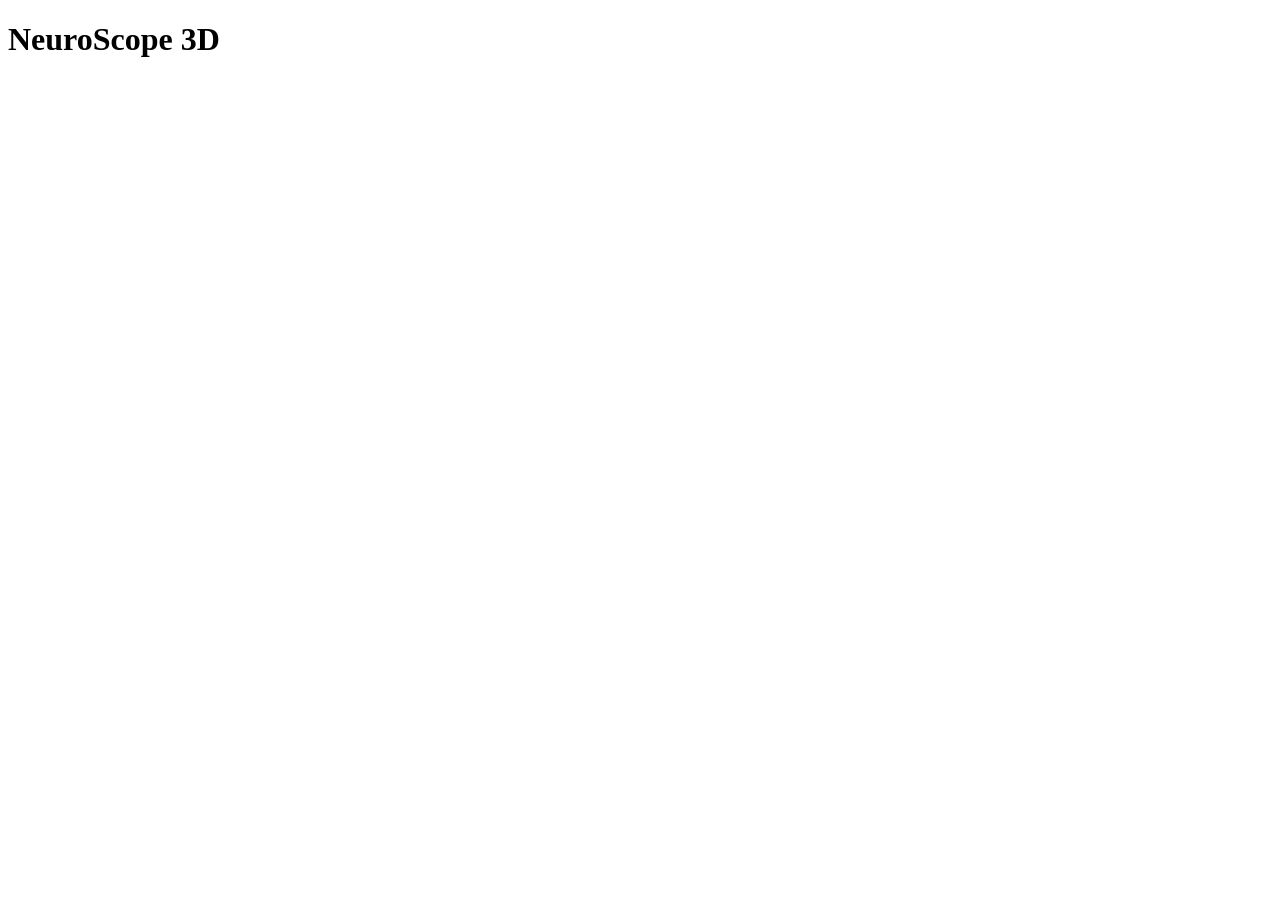
==== frontend/index.html @ 3bf9b07f "feat(frontend): add base HTML shell" ====
<!doctype html>
<html lang="en">
<head>
  <meta charset="utf-8">
  <meta name="viewport" content="width=device-width,initial-scale=1">
  <title>NeuroScope 3D</title>
</head>
<body>
  <h1>NeuroScope 3D</h1>
</body>
</html>
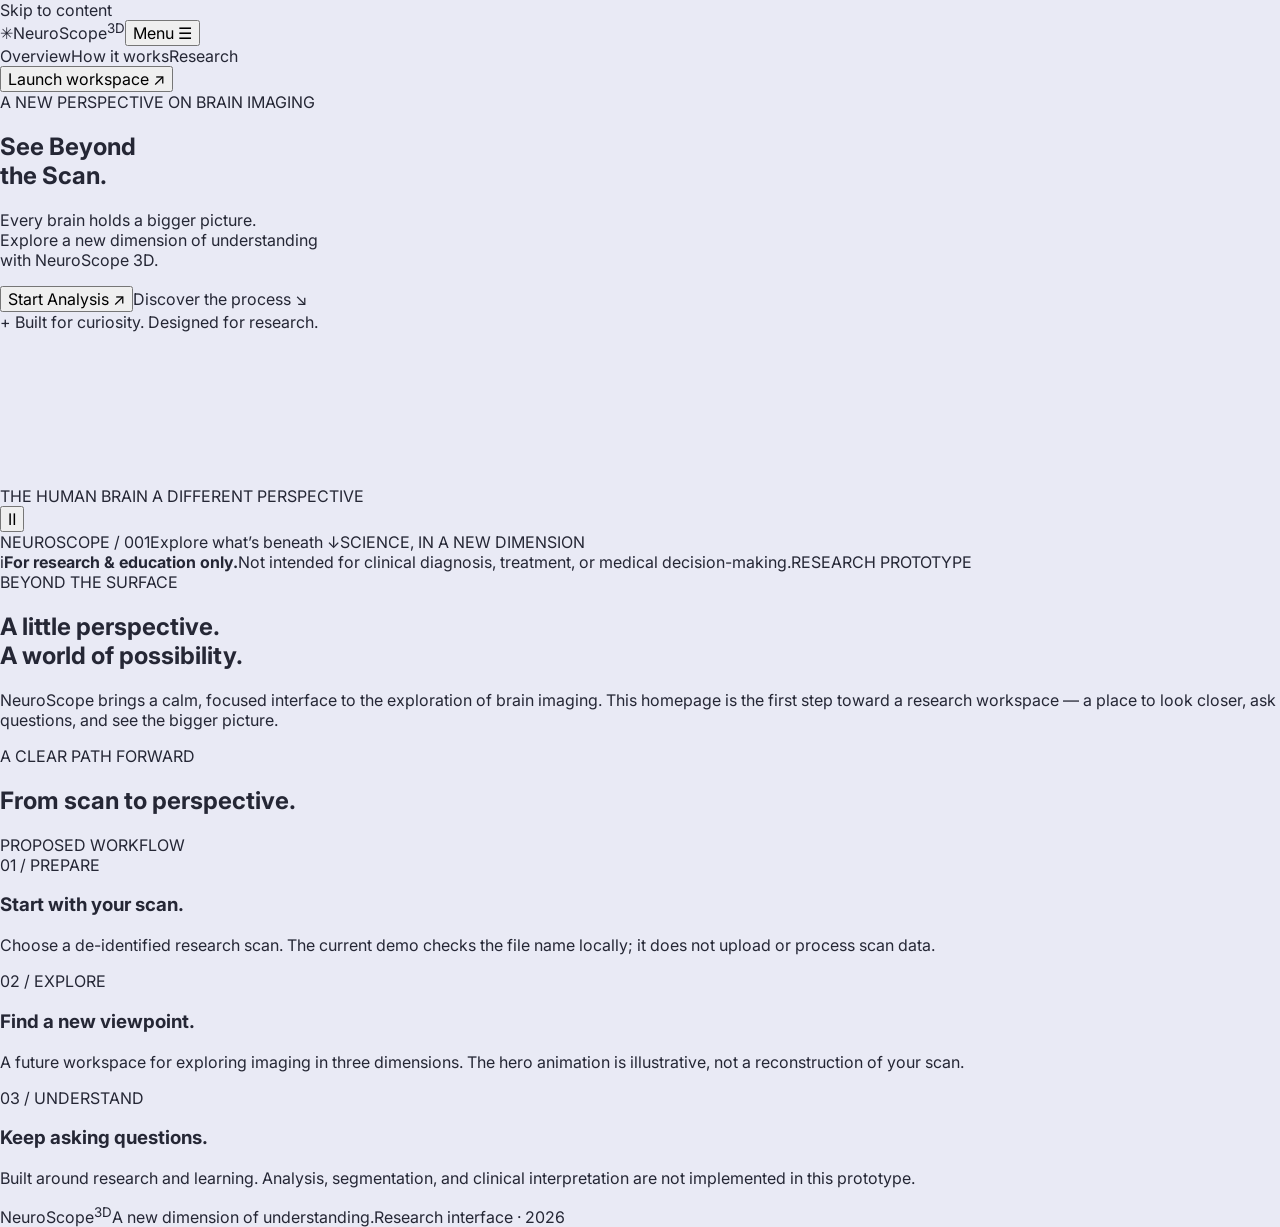
==== commit 057e0cd8: "feat(html): complete page structure — navbar, hero, disclaimer, workflow, footer, dialog" ====
--- a/frontend/index.html
+++ b/frontend/index.html
@@ -1,11 +1,19 @@
 <!doctype html>
 <html lang="en">
-<head>
-  <meta charset="utf-8">
-  <meta name="viewport" content="width=device-width,initial-scale=1">
-  <title>NeuroScope 3D</title>
-</head>
+<head><meta charset="utf-8"><meta name="viewport" content="width=device-width,initial-scale=1"><meta name="theme-color" content="#e9eaf5"><meta name="description" content="NeuroScope 3D — a new perspective on brain imaging. Research interface prototype."><title>NeuroScope 3D — See Beyond the Scan.</title><link rel="stylesheet" href="styles.css"></head>
 <body>
-  <h1>NeuroScope 3D</h1>
-</body>
-</html>
+<a class="skip" href="#main">Skip to content</a>
+<header class="navbar"><a class="brand" href="#" aria-label="NeuroScope 3D home"><span class="brand-icon">✳</span>Neuro<span>Scope</span><sup>3D</sup></a><button class="menu" aria-expanded="false" aria-controls="navigation">Menu <span>☰</span></button><nav id="navigation" aria-label="Main navigation"><a href="#about">Overview</a><a href="#workflow">How it works</a><a href="#research">Research</a></nav><button class="nav-cta" data-start>Launch workspace <span>↗</span></button></header>
+<main id="main">
+<section class="hero" aria-labelledby="hero-title">
+<div class="hero-copy"><div class="eyebrow"><span class="dot"></span> A NEW PERSPECTIVE ON BRAIN IMAGING</div><h1 id="hero-title">See Beyond<br>the Scan<span class="period">.</span></h1><p>Every brain holds a bigger picture.<br>Explore a new dimension of understanding<br class="desktop"> with NeuroScope 3D.</p><div class="actions"><button class="primary" data-start>Start Analysis <span>↗</span></button><a class="text-link" href="#workflow">Discover the process <span>↘</span></a></div><div class="hero-note"><span class="mini-cross">+</span> Built for curiosity. Designed for research.</div></div>
+<div class="brain-stage"><div class="halo"></div><video id="brain" autoplay muted loop playsinline preload="auto" aria-label="Animated translucent anatomical brain visualization"><source src="assets/brain-cropped.mp4" type="video/mp4"></video><div class="visual-label"><span class="dot"></span> THE HUMAN BRAIN <span class="label-muted">A DIFFERENT PERSPECTIVE</span></div><button id="motion" class="motion" aria-label="Pause brain animation">Ⅱ</button><p id="video-error" hidden>Brain visualization unavailable.</p></div>
+<div class="hero-bottom"><span>NEUROSCOPE / 001</span><a href="#about">Explore what’s beneath <span>↓</span></a><span>SCIENCE, IN A NEW DIMENSION</span></div>
+</section>
+<aside class="disclaimer" id="research"><span class="info">i</span><strong>For research & education only.</strong><span>Not intended for clinical diagnosis, treatment, or medical decision-making.</span><span class="research-tag">RESEARCH PROTOTYPE</span></aside>
+<section class="about section" id="about"><div><div class="eyebrow">BEYOND THE SURFACE</div><h2>A little perspective.<br>A world of possibility.</h2></div><p>NeuroScope brings a calm, focused interface to the exploration of brain imaging. This homepage is the first step toward a research workspace — a place to look closer, ask questions, and see the bigger picture.</p></section>
+<section class="section workflow" id="workflow"><div class="section-heading"><div><div class="eyebrow">A CLEAR PATH FORWARD</div><h2>From scan to perspective.</h2></div><span class="prototype-label">PROPOSED WORKFLOW</span></div><div class="steps"><article><span>01 / PREPARE</span><h3>Start with your scan.</h3><p>Choose a de-identified research scan. The current demo checks the file name locally; it does not upload or process scan data.</p></article><article><span>02 / EXPLORE</span><h3>Find a new viewpoint.</h3><p>A future workspace for exploring imaging in three dimensions. The hero animation is illustrative, not a reconstruction of your scan.</p></article><article><span>03 / UNDERSTAND</span><h3>Keep asking questions.</h3><p>Built around research and learning. Analysis, segmentation, and clinical interpretation are not implemented in this prototype.</p></article></div></section>
+</main><footer><a class="brand" href="#">Neuro<span>Scope</span><sup>3D</sup></a><span>A new dimension of understanding.</span><span>Research interface · 2026</span></footer>
+<dialog id="workspace" aria-labelledby="dialog-title"><button class="close" aria-label="Close workspace">×</button><div class="eyebrow">RESEARCH WORKSPACE / PREVIEW</div><h2 id="dialog-title">Begin with a new perspective.</h2><p>This is an interface demo. Files stay on your device. No scan analysis or medical results are generated.</p><label class="file-zone" for="scan"><span class="upload-icon">↑</span><strong>Choose a research scan</strong><span>NIfTI (.nii, .nii.gz) or DICOM (.dcm)</span><input id="scan" type="file" accept=".nii,.gz,.dcm"></label><p id="file-status" role="status">Use de-identified research data only.</p><button class="primary done">Back to exploring <span>↗</span></button></dialog>
+<script src="app.js"></script></body></html>
+
--- a/frontend/styles.css
+++ b/frontend/styles.css
@@ -0,0 +1,19 @@
+@import url('https://fonts.googleapis.com/css2?family=Inter:wght@400;450;500;550;600;650;700&display=swap');
+
+:root {
+  font-family: Inter, Arial, sans-serif;
+  color: #252735;
+  background: #e9eaf5;
+  font-synthesis: none;
+  --ink: #252735;
+  --muted: #6e7084;
+  --purple: #7770af;
+}
+
+* { box-sizing: border-box; }
+html { scroll-behavior: smooth; scroll-padding-top: 110px; }
+body { margin: 0; }
+button, a, input { -webkit-tap-highlight-color: transparent; }
+button, a { touch-action: manipulation; }
+a { color: inherit; text-decoration: none; }
+button { font: inherit; cursor: pointer; }
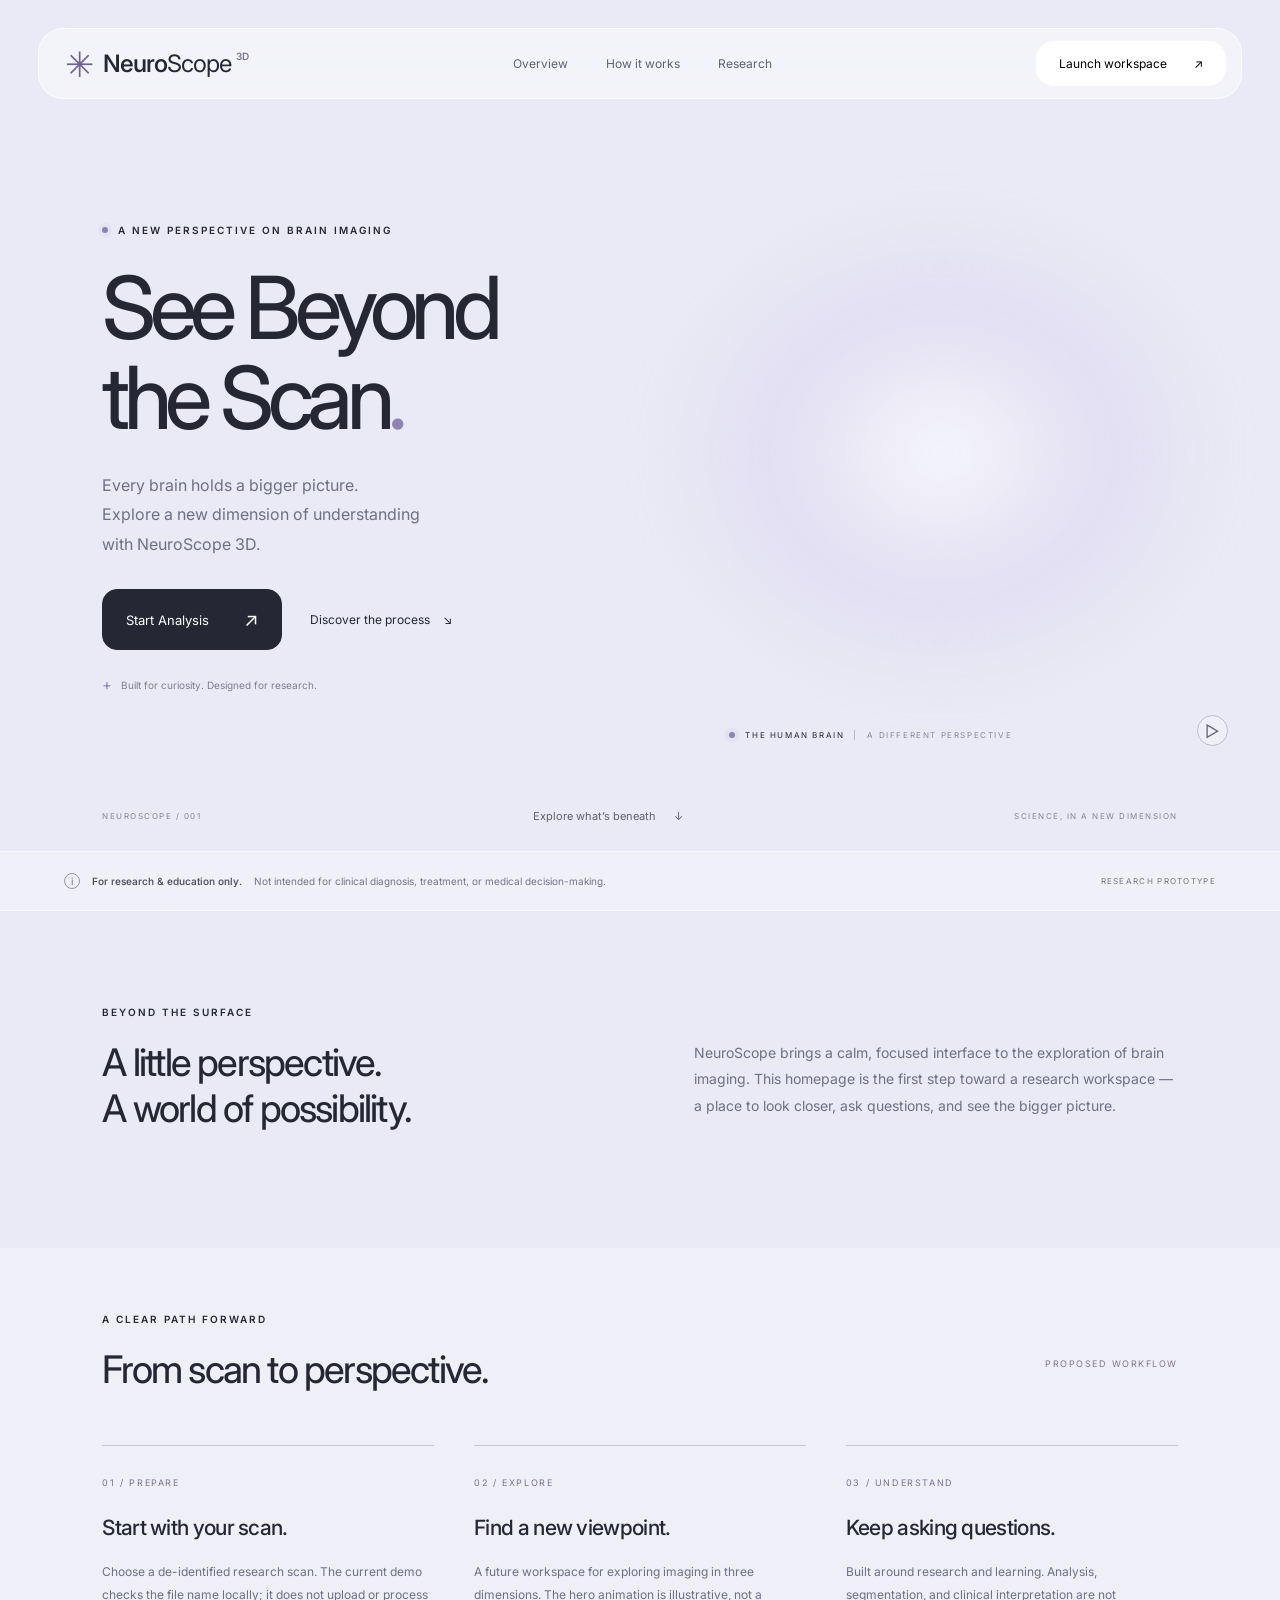
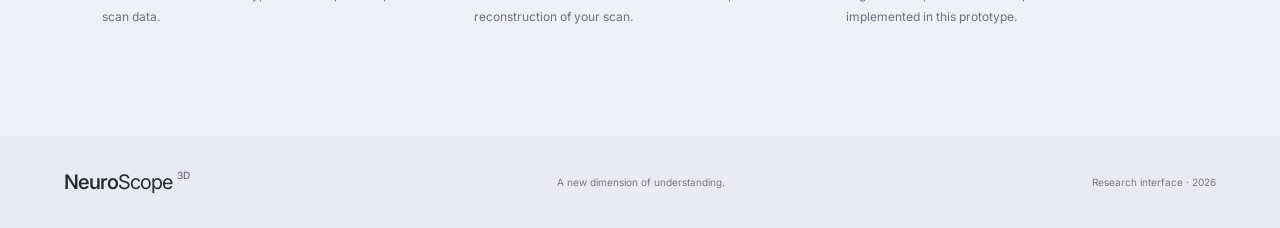
==== commit 8f98e91e: "seo: add Open Graph, Twitter card, and robots meta tags" ====
--- a/frontend/index.html
+++ b/frontend/index.html
@@ -1,6 +1,11 @@
 <!doctype html>
 <html lang="en">
-<head><meta charset="utf-8"><meta name="viewport" content="width=device-width,initial-scale=1"><meta name="theme-color" content="#e9eaf5"><meta name="description" content="NeuroScope 3D — a new perspective on brain imaging. Research interface prototype."><title>NeuroScope 3D — See Beyond the Scan.</title><link rel="stylesheet" href="styles.css"></head>
+<head><meta charset="utf-8"><meta name="viewport" content="width=device-width,initial-scale=1"><meta name="theme-color" content="#e9eaf5"><meta name="description" content="NeuroScope 3D — a new perspective on brain imaging. Research interface prototype."><title>NeuroScope 3D — See Beyond the Scan.</title><meta name="robots" content="index, follow">
+<meta property="og:title" content="NeuroScope 3D � See Beyond the Scan.">
+<meta property="og:description" content="A research-grade brain imaging interface. Explore a new dimension of understanding.">
+<meta property="og:type" content="website">
+<meta name="twitter:card" content="summary_large_image">
+<link rel="stylesheet" href="styles.css"></head>
 <body>
 <a class="skip" href="#main">Skip to content</a>
 <header class="navbar"><a class="brand" href="#" aria-label="NeuroScope 3D home"><span class="brand-icon">✳</span>Neuro<span>Scope</span><sup>3D</sup></a><button class="menu" aria-expanded="false" aria-controls="navigation">Menu <span>☰</span></button><nav id="navigation" aria-label="Main navigation"><a href="#about">Overview</a><a href="#workflow">How it works</a><a href="#research">Research</a></nav><button class="nav-cta" data-start>Launch workspace <span>↗</span></button></header>
@@ -17,3 +22,4 @@
 <dialog id="workspace" aria-labelledby="dialog-title"><button class="close" aria-label="Close workspace">×</button><div class="eyebrow">RESEARCH WORKSPACE / PREVIEW</div><h2 id="dialog-title">Begin with a new perspective.</h2><p>This is an interface demo. Files stay on your device. No scan analysis or medical results are generated.</p><label class="file-zone" for="scan"><span class="upload-icon">↑</span><strong>Choose a research scan</strong><span>NIfTI (.nii, .nii.gz) or DICOM (.dcm)</span><input id="scan" type="file" accept=".nii,.gz,.dcm"></label><p id="file-status" role="status">Use de-identified research data only.</p><button class="primary done">Back to exploring <span>↗</span></button></dialog>
 <script src="app.js"></script></body></html>
 
+
--- a/frontend/styles.css
+++ b/frontend/styles.css
@@ -1,19 +1,5 @@
 @import url('https://fonts.googleapis.com/css2?family=Inter:wght@400;450;500;550;600;650;700&display=swap');
-
-:root {
-  font-family: Inter, Arial, sans-serif;
-  color: #252735;
-  background: #e9eaf5;
-  font-synthesis: none;
-  --ink: #252735;
-  --muted: #6e7084;
-  --purple: #7770af;
-}
-
-* { box-sizing: border-box; }
-html { scroll-behavior: smooth; scroll-padding-top: 110px; }
-body { margin: 0; }
-button, a, input { -webkit-tap-highlight-color: transparent; }
-button, a { touch-action: manipulation; }
-a { color: inherit; text-decoration: none; }
-button { font: inherit; cursor: pointer; }
+:root{font-family:Inter,Arial,sans-serif;color:#252735;background:#e9eaf5;font-synthesis:none;--ink:#252735;--muted:#6e7084;--purple:#7770af}*{box-sizing:border-box}html{scroll-behavior:smooth;scroll-padding-top:110px}body{margin:0}button,a,input{-webkit-tap-highlight-color:transparent}button,a{touch-action:manipulation}a{color:inherit;text-decoration:none}button{font:inherit;cursor:pointer}button:focus-visible,a:focus-visible,input:focus-visible{outline:3px solid #7465ba;outline-offset:5px}.navbar{position:relative;z-index:3;margin:28px 3%;padding:12px 15px 12px 26px;border:1px solid #ffffffb3;border-radius:25px;display:flex;align-items:center;gap:25px;background:#ffffff70;backdrop-filter:blur(20px)}.brand{display:flex;align-items:center;font-size:24px;font-weight:550;letter-spacing:-1px;white-space:nowrap}.brand>span:not(.brand-icon){font-weight:400}.brand sup{font-size:10px;letter-spacing:0;margin:-15px 0 0 5px;color:#77708e}.brand-icon{font-size:35px;margin-right:10px;font-weight:400;color:#70658f}.navbar nav{display:flex;gap:38px;margin:auto;font-size:12px;color:#606172}.navbar nav a:hover,.text-link:hover{color:#6c55b0}.nav-cta{background:#fff;border:0;padding:15px 23px;border-radius:18px;font-size:12px}.nav-cta span{margin-left:24px}.menu{display:none}.hero{min-height:650px;height:calc(100svh - 176px);max-height:950px;position:relative;display:flex;align-items:center;padding:0 8%;isolation:isolate;overflow:hidden}.hero-copy{width:53%;position:relative;z-index:2;padding-bottom:60px;pointer-events:none}.hero-copy a,.hero-copy button{pointer-events:auto}.eyebrow{font-size:10px;font-weight:600;letter-spacing:2px;display:flex;align-items:center;gap:10px}.dot{width:6px;height:6px;display:inline-block;flex-shrink:0;background:#8b82b4;border-radius:50%;box-shadow:0 0 0 4px #9386bd12}h1{font-weight:450;font-size:clamp(60px,6.8vw,112px);letter-spacing:-.075em;line-height:1.04;margin:27px 0}.period{color:#8f83b3}.hero-copy>p{font-size:16px;line-height:1.85;color:var(--muted);margin:0 0 30px}.actions{display:flex;align-items:center;gap:28px}.primary{display:inline-flex;justify-content:space-between;align-items:center;gap:35px;background:var(--ink);color:#fff;border:1px solid var(--ink);border-radius:15px;padding:18px 23px;font-size:13px;transition:transform .2s,background .2s}.primary:hover{background:#49415d;transform:translateY(-2px)}.primary span{font-size:19px}.text-link{font-size:12px}.text-link span{margin-left:10px}.hero-note{display:flex;gap:9px;align-items:center;margin-top:25px;font-size:10px;color:#7e7d91}.mini-cross{color:#8e83b1;font-size:15px}.brain-stage{position:absolute;right:-3%;top:0;width:59%;height:90%;display:grid;place-items:center;z-index:0}.halo{position:absolute;width:75%;height:75%;border-radius:50%;background:radial-gradient(ellipse,#fff9 0,#d7ccef66 42%,transparent 70%);filter:blur(25px)}video{position:relative;width:100%;height:100%;object-fit:contain;mix-blend-mode:multiply;mask-image:radial-gradient(ellipse,black 45%,#000e 62%,transparent 76%)}.visual-label{position:absolute;bottom:6%;left:22%;display:flex;align-items:center;gap:10px;font-size:8px;letter-spacing:1.6px}.label-muted{color:#8a879d;border-left:1px solid #bcb8cd;padding-left:12px}.motion{position:absolute;right:12%;bottom:5%;border:1px solid #bdb9cf;border-radius:50%;width:31px;height:31px;background:#ffffff45;color:#656175}.hero-bottom{position:absolute;bottom:28px;left:8%;right:8%;display:flex;align-items:center;justify-content:space-between;font-size:8px;letter-spacing:1.5px;color:#858397}.hero-bottom a{letter-spacing:0;font-size:11px;color:#626071}.hero-bottom a span{margin-left:15px}.disclaimer{display:flex;justify-content:center;align-items:center;gap:12px;background:#ffffff48;border-top:1px solid #fff9;border-bottom:1px solid #ffffff70;padding:21px 5%;font-size:10px;color:#777486}.disclaimer strong{font-weight:550;color:#504d62}.info{border:1px solid #9a95ac;width:16px;height:16px;border-radius:50%;display:grid;place-items:center;font-size:10px}.research-tag{font-size:8px;letter-spacing:1.3px;margin-left:auto}.section{padding:95px 8%;scroll-margin-top:15px}.about{display:grid;grid-template-columns:1fr 1fr;gap:10%;align-items:center}.section h2{font-size:38px;font-weight:450;line-height:1.2;letter-spacing:-1.8px;margin:22px 0}.section p{font-size:14px;line-height:1.9;color:var(--muted);max-width:490px}.workflow{background:#ffffff38;padding-top:65px}.section-heading{display:flex;align-items:center;justify-content:space-between}.prototype-label{font-size:9px;letter-spacing:1.5px;color:#81768e}.steps{display:grid;grid-template-columns:repeat(3,1fr);gap:40px;margin-top:30px}.steps article{border-top:1px solid #c9c6d7;padding-top:24px}.steps article>span{font-size:9px;letter-spacing:1.6px;color:#7b718f}.steps h3{font-weight:500;font-size:21px;letter-spacing:-.7px;margin-top:25px}.steps p{font-size:12px}footer{padding:34px 5%;display:flex;align-items:center;justify-content:space-between;color:#7b768b;font-size:10px}footer .brand{font-size:20px;color:var(--ink)}dialog{width:min(520px,90vw);padding:42px;border:1px solid white;border-radius:25px;background:#f0eff7;color:var(--ink);box-shadow:0 30px 120px #28203840}dialog::backdrop{background:#29233760;backdrop-filter:blur(8px)}dialog h2{font-size:34px;font-weight:450;letter-spacing:-1.5px}dialog p{font-size:13px;line-height:1.7;color:var(--muted)}.close{position:absolute;right:16px;top:12px;background:none;border:0;font-size:26px;color:var(--muted)}.file-zone{border:1px dashed #a8a0bc;border-radius:15px;padding:24px 15px;display:flex;align-items:center;flex-direction:column;gap:10px;font-size:12px;cursor:pointer;background:#ffffff50}.file-zone>span{font-size:10px;color:var(--muted)}.file-zone .upload-icon{font-size:28px}.file-zone input{max-width:100%;font-size:11px;margin-top:12px}.done{margin-top:12px}.skip{position:absolute;top:-100px;left:20px;z-index:10;background:white;padding:15px}.skip:focus{top:15px}
+@media(min-width:1600px){.hero-copy{max-width:750px}}@media(max-width:1000px){.navbar nav{gap:20px}.hero{padding:0 6%;min-height:610px}.hero-copy{width:60%}h1{font-size:72px}.brain-stage{right:-15%;width:70%;opacity:.85}.actions{gap:16px}.research-tag{display:none}.hero-bottom{left:6%;right:6%}.visual-label{left:30%}.label-muted{display:none}}
+@media(max-width:700px){.navbar{margin:16px 5%;padding:10px 17px;border-radius:20px;flex-wrap:wrap;gap:0}.brand{font-size:21px}.brand-icon{font-size:28px}.nav-cta{display:none}.menu{display:flex;gap:14px;margin-left:auto;background:none;border:0;font-size:12px;padding:10px 0}.navbar nav{display:none;width:100%;padding:23px 0 10px;justify-content:space-between}.navbar nav.open{display:flex}.hero{height:auto;min-height:870px;padding:35px 7% 380px;align-items:flex-start}.hero-copy{width:100%;padding:0}.eyebrow{font-size:8px;letter-spacing:1.5px}h1{font-size:clamp(56px,12vw,82px);margin:24px 0}.hero-copy>p{font-size:14px;line-height:1.8}.primary{padding:15px 20px;font-size:12px}.text-link{font-size:11px}.hero-note{font-size:9px;margin-top:19px}.brain-stage{top:auto;bottom:65px;right:-5%;width:110%;height:365px;opacity:1}.visual-label{bottom:0;left:26%}.motion{bottom:-5px;right:15%}.hero-bottom{bottom:20px}.hero-bottom>span:last-child{display:none}.hero-bottom>span{font-size:7px}.disclaimer{padding:19px 7%;flex-wrap:wrap;justify-content:flex-start;gap:8px;font-size:9px}.disclaimer>span:not(.info):not(.research-tag){width:100%;padding-left:24px;line-height:1.7}.section{padding:60px 7%}.about{grid-template-columns:1fr;gap:5px}.section h2{font-size:32px}.section-heading{display:block}.steps{grid-template-columns:1fr;gap:20px}.steps h3{margin:17px 0 8px}.steps p{margin-bottom:5px}footer{padding:30px 7%;flex-wrap:wrap;gap:22px}footer>span:last-child{width:100%}dialog{padding:35px 25px}dialog h2{font-size:30px}}
+@media(prefers-reduced-motion:reduce){html{scroll-behavior:auto}*{transition:none!important}}
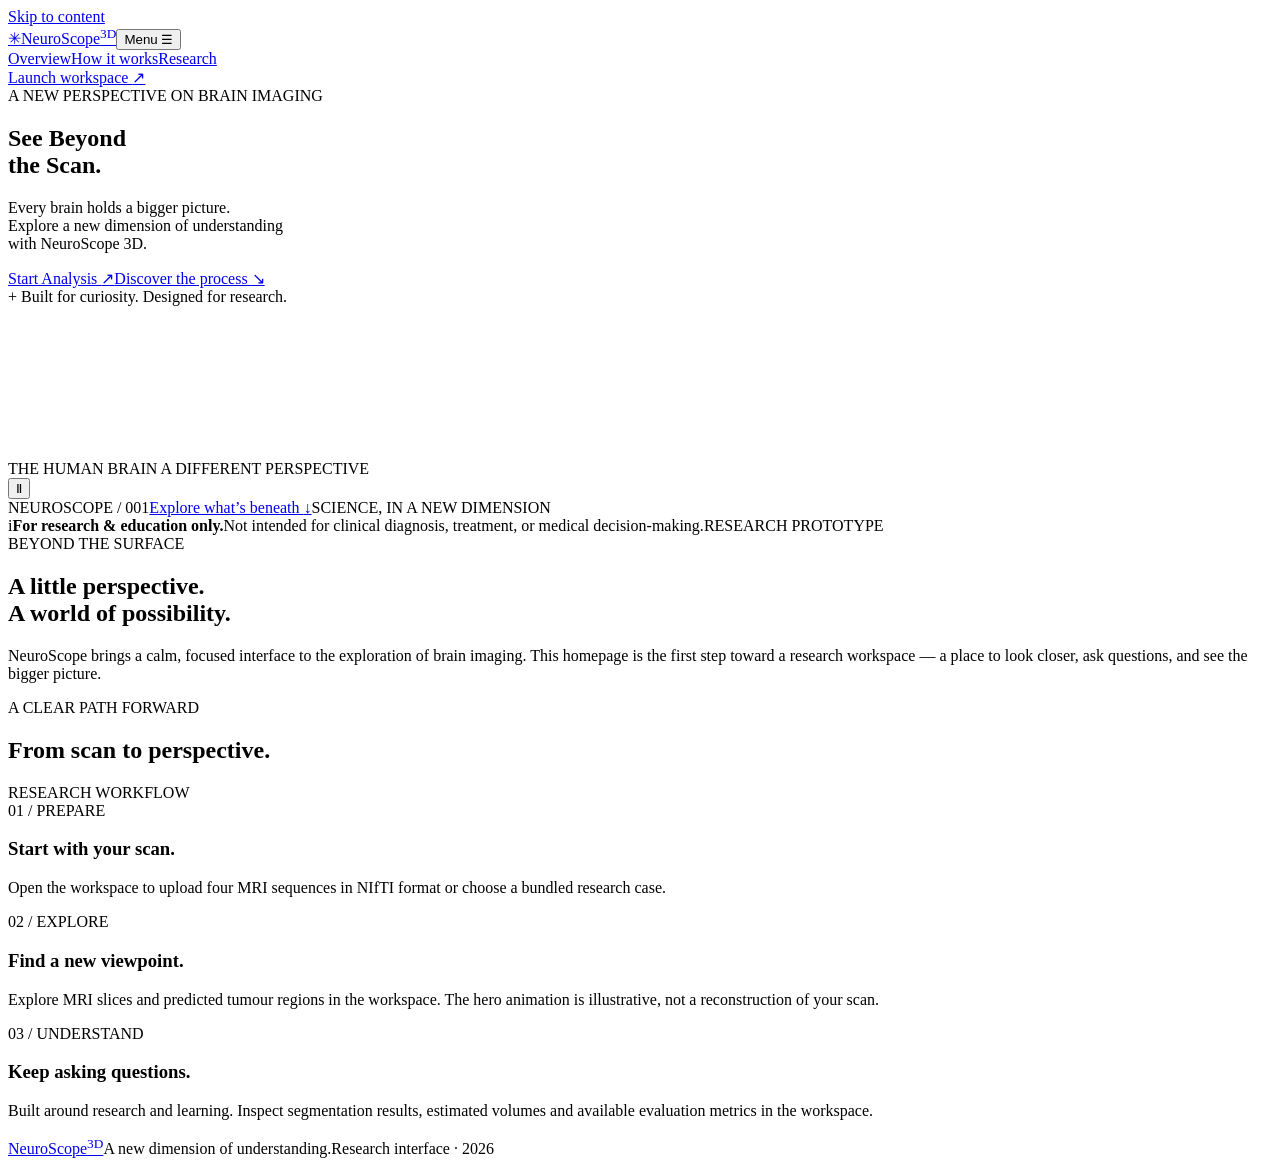
==== commit 2b78deb5: "fix(ui): restore original frontend homepage and connect workspace" ====
--- a/frontend/index.html
+++ b/frontend/index.html
@@ -1,25 +1,24 @@
 <!doctype html>
 <html lang="en">
 <head><meta charset="utf-8"><meta name="viewport" content="width=device-width,initial-scale=1"><meta name="theme-color" content="#e9eaf5"><meta name="description" content="NeuroScope 3D — a new perspective on brain imaging. Research interface prototype."><title>NeuroScope 3D — See Beyond the Scan.</title><meta name="robots" content="index, follow">
-<meta property="og:title" content="NeuroScope 3D � See Beyond the Scan.">
+<meta property="og:title" content="NeuroScope 3D — See Beyond the Scan.">
 <meta property="og:description" content="A research-grade brain imaging interface. Explore a new dimension of understanding.">
 <meta property="og:type" content="website">
 <meta name="twitter:card" content="summary_large_image">
-<link rel="stylesheet" href="styles.css"></head>
+<link rel="stylesheet" href="/landing-static/styles.css"></head>
 <body>
 <a class="skip" href="#main">Skip to content</a>
-<header class="navbar"><a class="brand" href="#" aria-label="NeuroScope 3D home"><span class="brand-icon">✳</span>Neuro<span>Scope</span><sup>3D</sup></a><button class="menu" aria-expanded="false" aria-controls="navigation">Menu <span>☰</span></button><nav id="navigation" aria-label="Main navigation"><a href="#about">Overview</a><a href="#workflow">How it works</a><a href="#research">Research</a></nav><button class="nav-cta" data-start>Launch workspace <span>↗</span></button></header>
+<header class="navbar"><a class="brand" href="#" aria-label="NeuroScope 3D home"><span class="brand-icon">✳</span>Neuro<span>Scope</span><sup>3D</sup></a><button class="menu" aria-expanded="false" aria-controls="navigation">Menu <span>☰</span></button><nav id="navigation" aria-label="Main navigation"><a href="#about">Overview</a><a href="#workflow">How it works</a><a href="#research">Research</a></nav><a class="nav-cta" href="/workspace">Launch workspace <span>↗</span></a></header>
 <main id="main">
 <section class="hero" aria-labelledby="hero-title">
-<div class="hero-copy"><div class="eyebrow"><span class="dot"></span> A NEW PERSPECTIVE ON BRAIN IMAGING</div><h1 id="hero-title">See Beyond<br>the Scan<span class="period">.</span></h1><p>Every brain holds a bigger picture.<br>Explore a new dimension of understanding<br class="desktop"> with NeuroScope 3D.</p><div class="actions"><button class="primary" data-start>Start Analysis <span>↗</span></button><a class="text-link" href="#workflow">Discover the process <span>↘</span></a></div><div class="hero-note"><span class="mini-cross">+</span> Built for curiosity. Designed for research.</div></div>
-<div class="brain-stage"><div class="halo"></div><video id="brain" autoplay muted loop playsinline preload="auto" aria-label="Animated translucent anatomical brain visualization"><source src="assets/brain-cropped.mp4" type="video/mp4"></video><div class="visual-label"><span class="dot"></span> THE HUMAN BRAIN <span class="label-muted">A DIFFERENT PERSPECTIVE</span></div><button id="motion" class="motion" aria-label="Pause brain animation">Ⅱ</button><p id="video-error" hidden>Brain visualization unavailable.</p></div>
+<div class="hero-copy"><div class="eyebrow"><span class="dot"></span> A NEW PERSPECTIVE ON BRAIN IMAGING</div><h1 id="hero-title">See Beyond<br>the Scan<span class="period">.</span></h1><p>Every brain holds a bigger picture.<br>Explore a new dimension of understanding<br class="desktop"> with NeuroScope 3D.</p><div class="actions"><a class="primary" href="/workspace">Start Analysis <span>↗</span></a><a class="text-link" href="#workflow">Discover the process <span>↘</span></a></div><div class="hero-note"><span class="mini-cross">+</span> Built for curiosity. Designed for research.</div></div>
+<div class="brain-stage"><div class="halo"></div><video id="brain" autoplay muted loop playsinline preload="auto" aria-label="Animated translucent anatomical brain visualization"><source src="/landing-static/assets/brain-cropped.mp4" type="video/mp4"></video><div class="visual-label"><span class="dot"></span> THE HUMAN BRAIN <span class="label-muted">A DIFFERENT PERSPECTIVE</span></div><button id="motion" class="motion" aria-label="Pause brain animation">Ⅱ</button><p id="video-error" hidden>Brain visualization unavailable.</p></div>
 <div class="hero-bottom"><span>NEUROSCOPE / 001</span><a href="#about">Explore what’s beneath <span>↓</span></a><span>SCIENCE, IN A NEW DIMENSION</span></div>
 </section>
 <aside class="disclaimer" id="research"><span class="info">i</span><strong>For research & education only.</strong><span>Not intended for clinical diagnosis, treatment, or medical decision-making.</span><span class="research-tag">RESEARCH PROTOTYPE</span></aside>
 <section class="about section" id="about"><div><div class="eyebrow">BEYOND THE SURFACE</div><h2>A little perspective.<br>A world of possibility.</h2></div><p>NeuroScope brings a calm, focused interface to the exploration of brain imaging. This homepage is the first step toward a research workspace — a place to look closer, ask questions, and see the bigger picture.</p></section>
-<section class="section workflow" id="workflow"><div class="section-heading"><div><div class="eyebrow">A CLEAR PATH FORWARD</div><h2>From scan to perspective.</h2></div><span class="prototype-label">PROPOSED WORKFLOW</span></div><div class="steps"><article><span>01 / PREPARE</span><h3>Start with your scan.</h3><p>Choose a de-identified research scan. The current demo checks the file name locally; it does not upload or process scan data.</p></article><article><span>02 / EXPLORE</span><h3>Find a new viewpoint.</h3><p>A future workspace for exploring imaging in three dimensions. The hero animation is illustrative, not a reconstruction of your scan.</p></article><article><span>03 / UNDERSTAND</span><h3>Keep asking questions.</h3><p>Built around research and learning. Analysis, segmentation, and clinical interpretation are not implemented in this prototype.</p></article></div></section>
+<section class="section workflow" id="workflow"><div class="section-heading"><div><div class="eyebrow">A CLEAR PATH FORWARD</div><h2>From scan to perspective.</h2></div><span class="prototype-label">RESEARCH WORKFLOW</span></div><div class="steps"><article><span>01 / PREPARE</span><h3>Start with your scan.</h3><p>Open the workspace to upload four MRI sequences in NIfTI format or choose a bundled research case.</p></article><article><span>02 / EXPLORE</span><h3>Find a new viewpoint.</h3><p>Explore MRI slices and predicted tumour regions in the workspace. The hero animation is illustrative, not a reconstruction of your scan.</p></article><article><span>03 / UNDERSTAND</span><h3>Keep asking questions.</h3><p>Built around research and learning. Inspect segmentation results, estimated volumes and available evaluation metrics in the workspace.</p></article></div></section>
 </main><footer><a class="brand" href="#">Neuro<span>Scope</span><sup>3D</sup></a><span>A new dimension of understanding.</span><span>Research interface · 2026</span></footer>
-<dialog id="workspace" aria-labelledby="dialog-title"><button class="close" aria-label="Close workspace">×</button><div class="eyebrow">RESEARCH WORKSPACE / PREVIEW</div><h2 id="dialog-title">Begin with a new perspective.</h2><p>This is an interface demo. Files stay on your device. No scan analysis or medical results are generated.</p><label class="file-zone" for="scan"><span class="upload-icon">↑</span><strong>Choose a research scan</strong><span>NIfTI (.nii, .nii.gz) or DICOM (.dcm)</span><input id="scan" type="file" accept=".nii,.gz,.dcm"></label><p id="file-status" role="status">Use de-identified research data only.</p><button class="primary done">Back to exploring <span>↗</span></button></dialog>
-<script src="app.js"></script></body></html>
+<script src="/landing-static/app.js"></script></body></html>
 
 
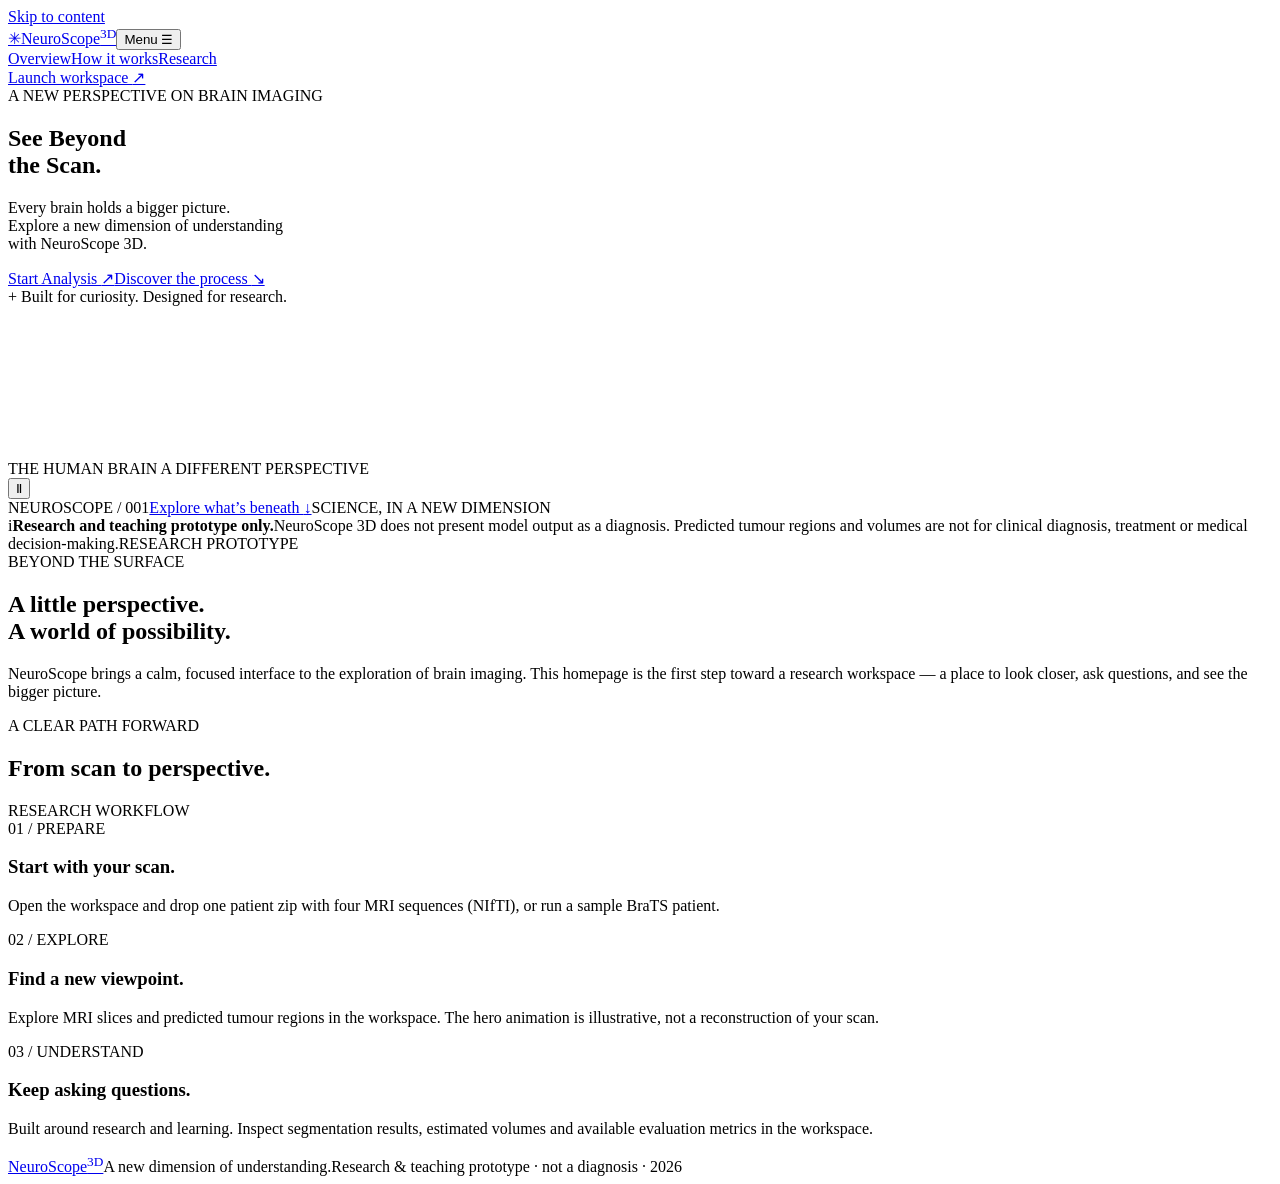
==== commit fb93c4ec: "feat(ui): research dashboard redesign with live workflow, slice tools and printable report - Dashboa" ====
--- a/frontend/index.html
+++ b/frontend/index.html
@@ -15,10 +15,10 @@
 <div class="brain-stage"><div class="halo"></div><video id="brain" autoplay muted loop playsinline preload="auto" aria-label="Animated translucent anatomical brain visualization"><source src="/landing-static/assets/brain-cropped.mp4" type="video/mp4"></video><div class="visual-label"><span class="dot"></span> THE HUMAN BRAIN <span class="label-muted">A DIFFERENT PERSPECTIVE</span></div><button id="motion" class="motion" aria-label="Pause brain animation">Ⅱ</button><p id="video-error" hidden>Brain visualization unavailable.</p></div>
 <div class="hero-bottom"><span>NEUROSCOPE / 001</span><a href="#about">Explore what’s beneath <span>↓</span></a><span>SCIENCE, IN A NEW DIMENSION</span></div>
 </section>
-<aside class="disclaimer" id="research"><span class="info">i</span><strong>For research & education only.</strong><span>Not intended for clinical diagnosis, treatment, or medical decision-making.</span><span class="research-tag">RESEARCH PROTOTYPE</span></aside>
+<aside class="disclaimer" id="research"><span class="info">i</span><strong>Research and teaching prototype only.</strong><span>NeuroScope 3D does not present model output as a diagnosis. Predicted tumour regions and volumes are not for clinical diagnosis, treatment or medical decision-making.</span><span class="research-tag">RESEARCH PROTOTYPE</span></aside>
 <section class="about section" id="about"><div><div class="eyebrow">BEYOND THE SURFACE</div><h2>A little perspective.<br>A world of possibility.</h2></div><p>NeuroScope brings a calm, focused interface to the exploration of brain imaging. This homepage is the first step toward a research workspace — a place to look closer, ask questions, and see the bigger picture.</p></section>
-<section class="section workflow" id="workflow"><div class="section-heading"><div><div class="eyebrow">A CLEAR PATH FORWARD</div><h2>From scan to perspective.</h2></div><span class="prototype-label">RESEARCH WORKFLOW</span></div><div class="steps"><article><span>01 / PREPARE</span><h3>Start with your scan.</h3><p>Open the workspace to upload four MRI sequences in NIfTI format or choose a bundled research case.</p></article><article><span>02 / EXPLORE</span><h3>Find a new viewpoint.</h3><p>Explore MRI slices and predicted tumour regions in the workspace. The hero animation is illustrative, not a reconstruction of your scan.</p></article><article><span>03 / UNDERSTAND</span><h3>Keep asking questions.</h3><p>Built around research and learning. Inspect segmentation results, estimated volumes and available evaluation metrics in the workspace.</p></article></div></section>
-</main><footer><a class="brand" href="#">Neuro<span>Scope</span><sup>3D</sup></a><span>A new dimension of understanding.</span><span>Research interface · 2026</span></footer>
+<section class="section workflow" id="workflow"><div class="section-heading"><div><div class="eyebrow">A CLEAR PATH FORWARD</div><h2>From scan to perspective.</h2></div><span class="prototype-label">RESEARCH WORKFLOW</span></div><div class="steps"><article><span>01 / PREPARE</span><h3>Start with your scan.</h3><p>Open the workspace and drop one patient zip with four MRI sequences (NIfTI), or run a sample BraTS patient.</p></article><article><span>02 / EXPLORE</span><h3>Find a new viewpoint.</h3><p>Explore MRI slices and predicted tumour regions in the workspace. The hero animation is illustrative, not a reconstruction of your scan.</p></article><article><span>03 / UNDERSTAND</span><h3>Keep asking questions.</h3><p>Built around research and learning. Inspect segmentation results, estimated volumes and available evaluation metrics in the workspace.</p></article></div></section>
+</main><footer><a class="brand" href="#">Neuro<span>Scope</span><sup>3D</sup></a><span>A new dimension of understanding.</span><span>Research &amp; teaching prototype · not a diagnosis · 2026</span></footer>
 <script src="/landing-static/app.js"></script></body></html>
 
 
